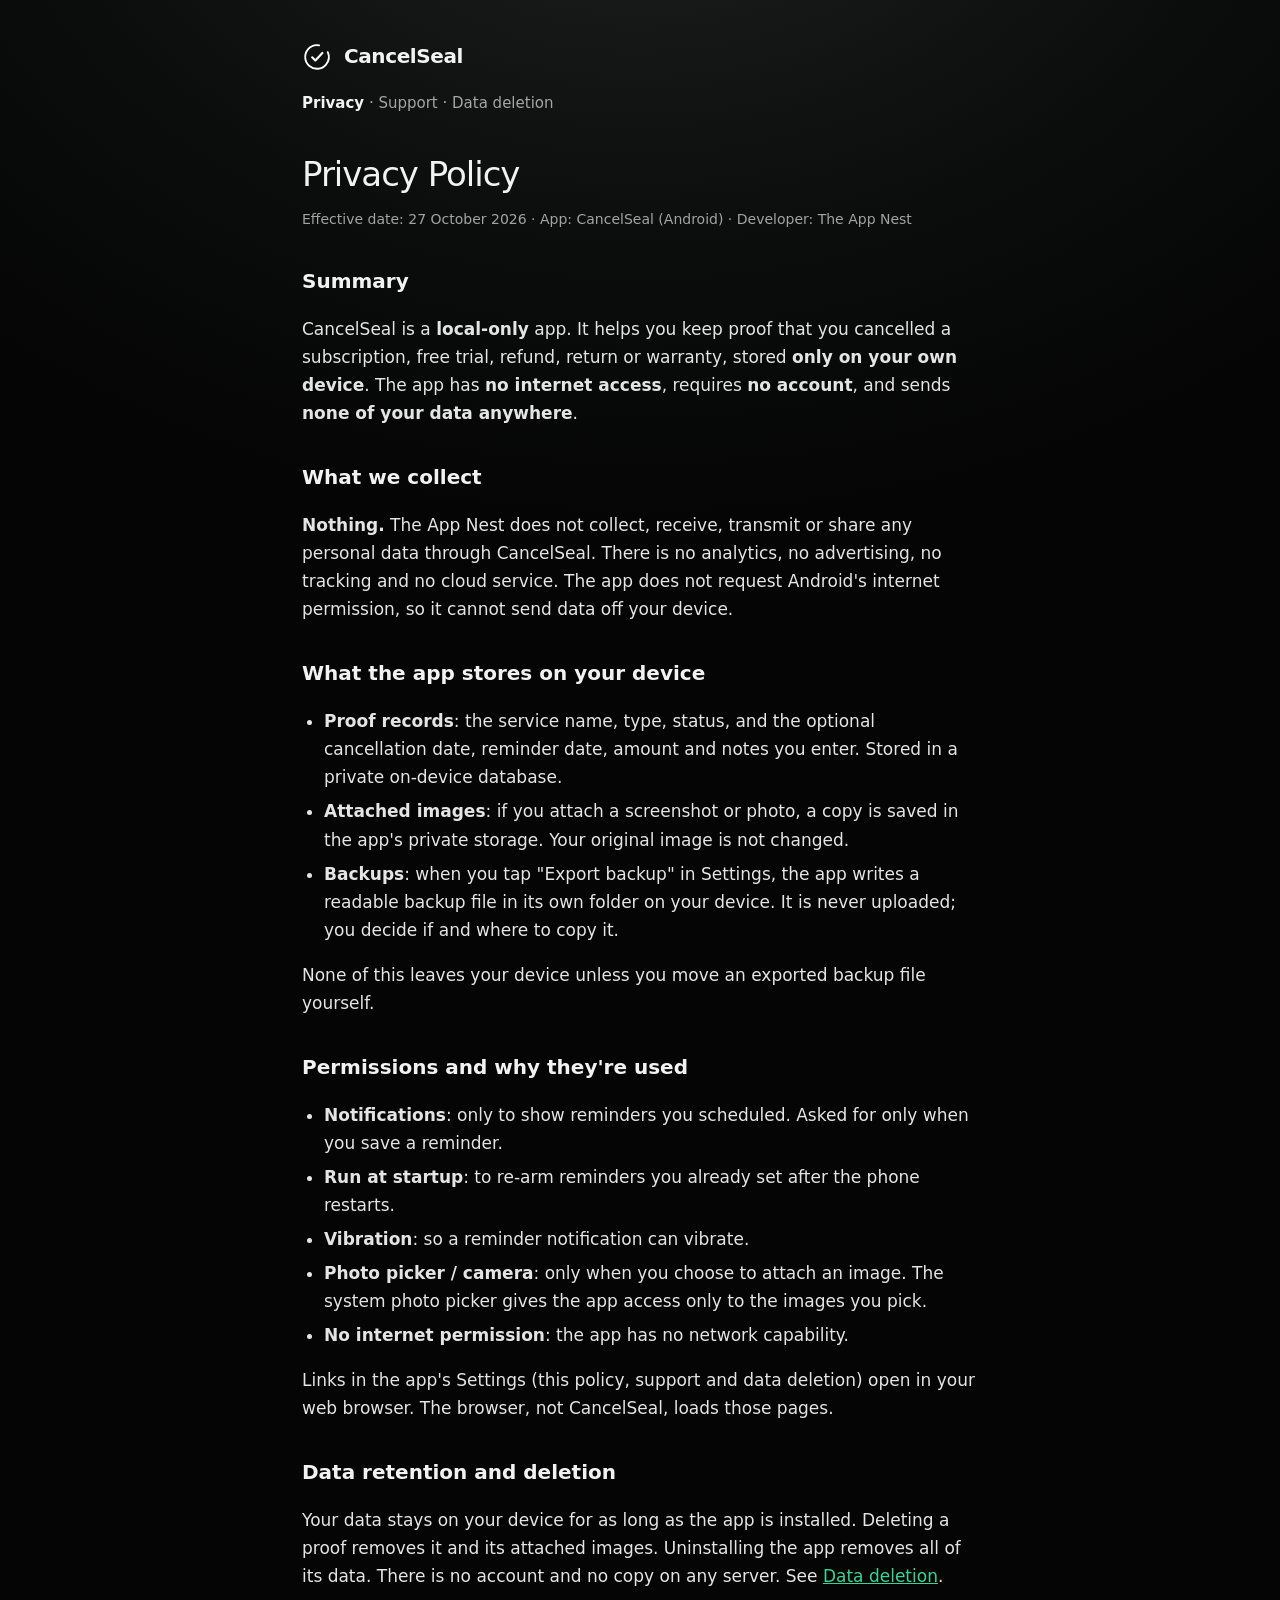
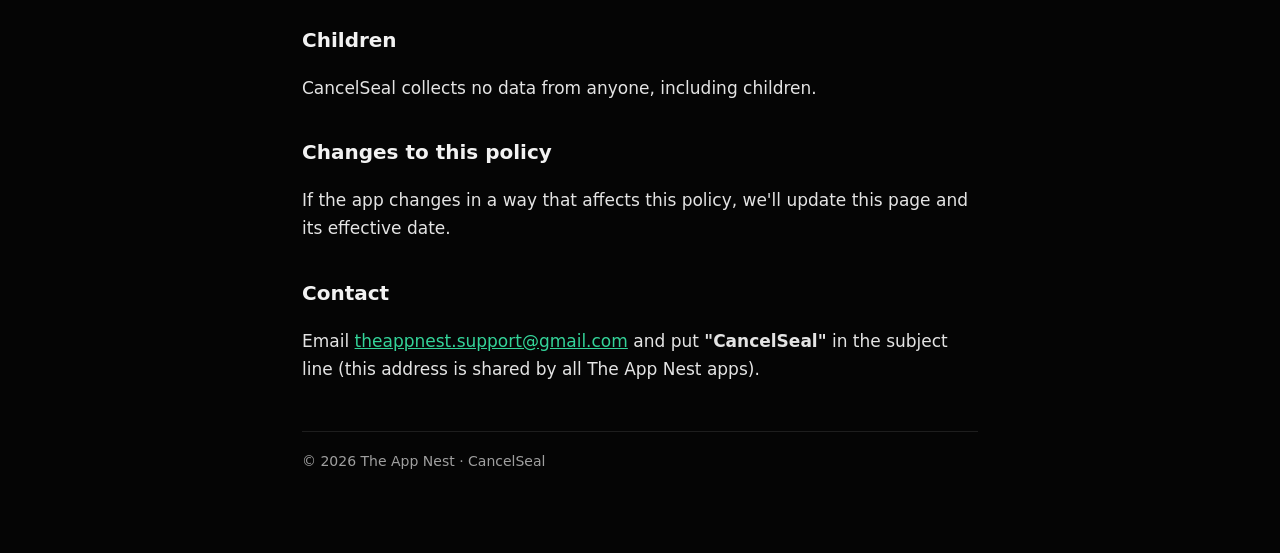
==== index.html @ c0424737 "CancelSeal legal pages: privacy policy, support, data deletion" ====
<!doctype html>
<html lang="en">
<head>
<meta charset="utf-8">
<meta name="viewport" content="width=device-width, initial-scale=1">
<title>CancelSeal — Privacy Policy</title>
<meta name="description" content="Privacy policy for CancelSeal, a private, on-device app for keeping proof that you cancelled.">
<link rel="stylesheet" href="style.css">
</head>
<body>
<div class="wrap">
  <header>
    <svg class="mark" viewBox="0 0 112 112" fill="none" aria-hidden="true">
      <circle cx="56" cy="56" r="44" stroke="#fff" stroke-width="7" stroke-dasharray="232 45" stroke-dashoffset="-20" stroke-linecap="round" transform="rotate(-50 56 56)"/>
      <path d="M38 57l12 12 26-28" stroke="#fff" stroke-width="8" stroke-linecap="round" stroke-linejoin="round"/>
    </svg>
    <span class="brand">CancelSeal</span>
  </header>
  <nav><a href="index.html" aria-current="page">Privacy</a> · <a href="support.html">Support</a> · <a href="data-deletion.html">Data deletion</a></nav>

  <h1>Privacy Policy</h1>
  <p class="meta">Effective date: 27 October 2026 · App: CancelSeal (Android) · Developer: The App Nest</p>

  <h2>Summary</h2>
  <p>CancelSeal is a <strong>local-only</strong> app. It helps you keep proof that you
  cancelled a subscription, free trial, refund, return or warranty, stored
  <strong>only on your own device</strong>. The app has <strong>no internet access</strong>,
  requires <strong>no account</strong>, and sends <strong>none of your data anywhere</strong>.</p>

  <h2>What we collect</h2>
  <p><strong>Nothing.</strong> The App Nest does not collect, receive, transmit or share any
  personal data through CancelSeal. There is no analytics, no advertising, no tracking and no
  cloud service. The app does not request Android's internet permission, so it cannot send
  data off your device.</p>

  <h2>What the app stores on your device</h2>
  <ul>
    <li><strong>Proof records</strong>: the service name, type, status, and the optional
    cancellation date, reminder date, amount and notes you enter. Stored in a private on-device
    database.</li>
    <li><strong>Attached images</strong>: if you attach a screenshot or photo, a copy is saved in
    the app's private storage. Your original image is not changed.</li>
    <li><strong>Backups</strong>: when you tap "Export backup" in Settings, the app writes a
    readable backup file in its own folder on your device. It is never uploaded; you decide if
    and where to copy it.</li>
  </ul>
  <p>None of this leaves your device unless you move an exported backup file yourself.</p>

  <h2>Permissions and why they're used</h2>
  <ul>
    <li><strong>Notifications</strong>: only to show reminders you scheduled. Asked for only
    when you save a reminder.</li>
    <li><strong>Run at startup</strong>: to re-arm reminders you already set after the phone
    restarts.</li>
    <li><strong>Vibration</strong>: so a reminder notification can vibrate.</li>
    <li><strong>Photo picker / camera</strong>: only when you choose to attach an image. The
    system photo picker gives the app access only to the images you pick.</li>
    <li><strong>No internet permission</strong>: the app has no network capability.</li>
  </ul>
  <p>Links in the app's Settings (this policy, support and data deletion) open in your web
  browser. The browser, not CancelSeal, loads those pages.</p>

  <h2>Data retention and deletion</h2>
  <p>Your data stays on your device for as long as the app is installed. Deleting a proof
  removes it and its attached images. Uninstalling the app removes all of its data. There is
  no account and no copy on any server. See <a href="data-deletion.html">Data deletion</a>.</p>

  <h2>Children</h2>
  <p>CancelSeal collects no data from anyone, including children.</p>

  <h2>Changes to this policy</h2>
  <p>If the app changes in a way that affects this policy, we'll update this page and its
  effective date.</p>

  <h2>Contact</h2>
  <p>Email <a href="mailto:theappnest.support@gmail.com?subject=CancelSeal">theappnest.support@gmail.com</a>
  and put <strong>"CancelSeal"</strong> in the subject line (this address is shared by all
  The App Nest apps).</p>

  <div class="foot">© 2026 The App Nest · CancelSeal</div>
</div>
</body>
</html>
---- style.css ----
/* CancelSeal legal pages — dark, matching the app. No external fonts or scripts. */
:root {
  --bg: #050505;
  --panel: #111213;
  --line: rgba(255, 255, 255, .10);
  --text: #f2f2f2;
  --muted: rgba(255, 255, 255, .62);
  --emerald: #34D399;
}
* { box-sizing: border-box; }
html { background: var(--bg); }
body {
  margin: 0;
  color: var(--text);
  background: radial-gradient(90% 40% at 50% -10%, #1f2421 0%, #0b0c0c 55%, var(--bg) 85%) no-repeat;
  font-family: system-ui, -apple-system, "Segoe UI", Roboto, Arial, sans-serif;
  font-size: 17px;
  line-height: 1.65;
}
.wrap { max-width: 720px; margin: 0 auto; padding: 40px 22px 80px; }
header { display: flex; align-items: center; gap: 12px; }
.mark { width: 30px; height: 30px; flex: none; }
.brand { font-size: 20px; font-weight: 600; letter-spacing: -.02em; }
nav { margin: 18px 0 30px; color: var(--muted); font-size: 15px; }
nav a { color: var(--muted); text-decoration: none; }
nav a[aria-current="page"] { color: var(--text); font-weight: 600; }
h1 { font-size: 34px; font-weight: 400; letter-spacing: -.03em; margin: 0 0 6px; }
h2 { font-size: 20px; font-weight: 600; margin: 34px 0 6px; }
h3 { font-size: 17px; font-weight: 600; margin: 22px 0 4px; }
.meta { color: var(--muted); font-size: 14px; margin: 0 0 24px; }
p, li { color: #e4e4e4; }
ul, ol { padding-left: 22px; }
li { margin: 6px 0; }
a { color: var(--emerald); }
.callout {
  background: var(--panel);
  border: 1px solid var(--line);
  border-left: 3px solid var(--emerald);
  border-radius: 12px;
  padding: 14px 16px;
}
.foot { margin-top: 48px; padding-top: 18px; border-top: 1px solid var(--line); color: var(--muted); font-size: 14px; }
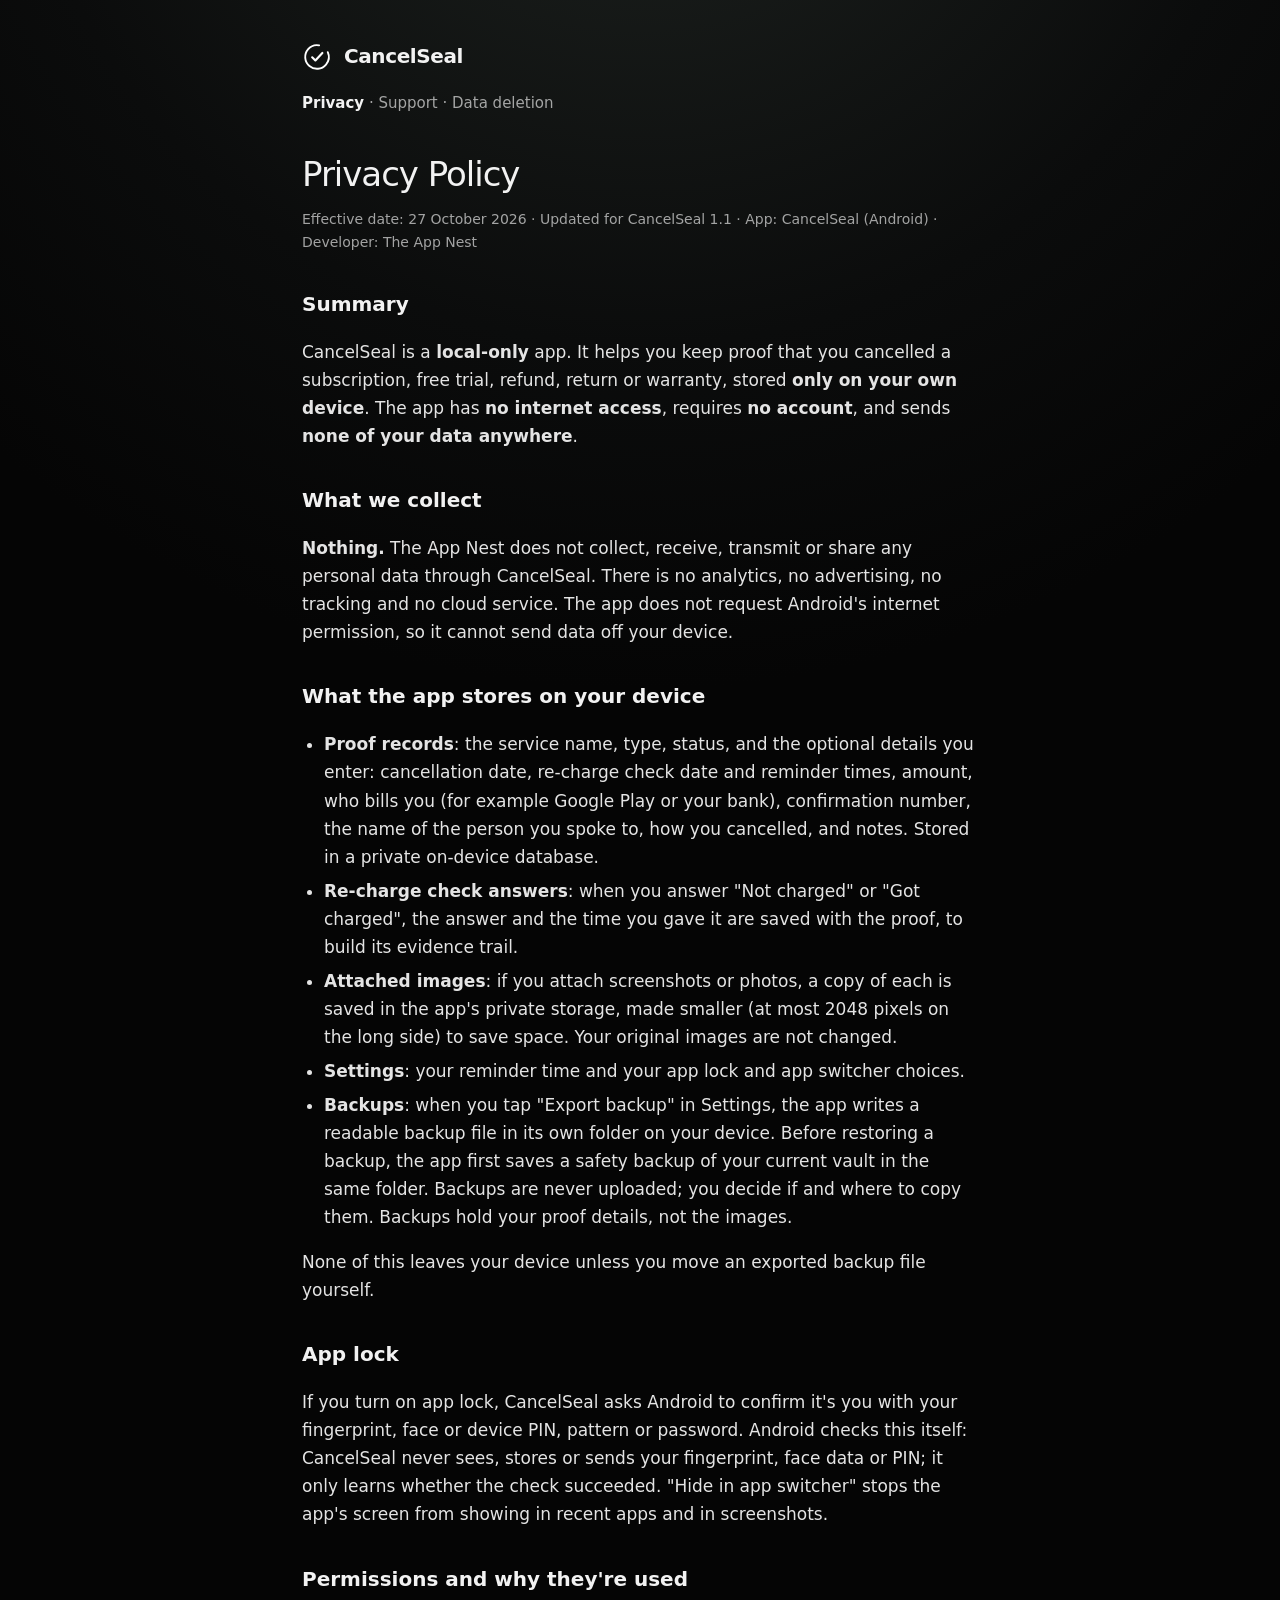
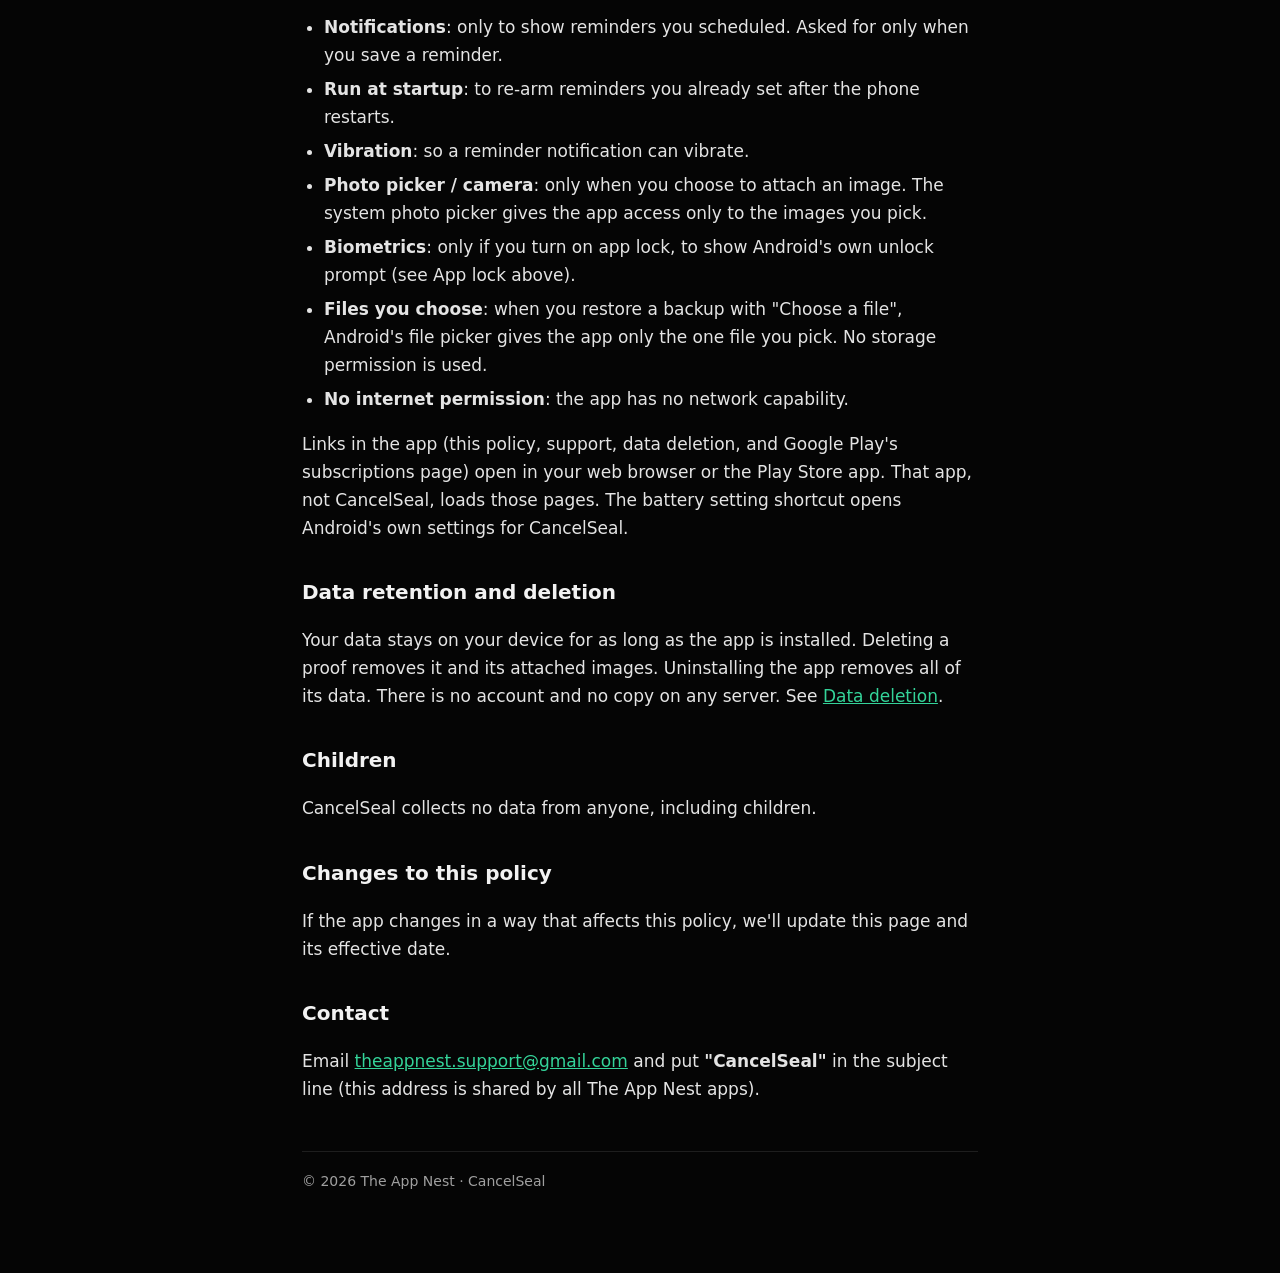
==== commit 8e322842: "Update policy and support for CancelSeal 1.1: app lock, restore, new fields Co-Authored-By: Claude O" ====
--- a/index.html
+++ b/index.html
@@ -19,7 +19,7 @@
   <nav><a href="index.html" aria-current="page">Privacy</a> · <a href="support.html">Support</a> · <a href="data-deletion.html">Data deletion</a></nav>
 
   <h1>Privacy Policy</h1>
-  <p class="meta">Effective date: 27 October 2026 · App: CancelSeal (Android) · Developer: The App Nest</p>
+  <p class="meta">Effective date: 27 October 2026 · Updated for CancelSeal 1.1 · App: CancelSeal (Android) · Developer: The App Nest</p>
 
   <h2>Summary</h2>
   <p>CancelSeal is a <strong>local-only</strong> app. It helps you keep proof that you
@@ -36,15 +36,32 @@
   <h2>What the app stores on your device</h2>
   <ul>
     <li><strong>Proof records</strong>: the service name, type, status, and the optional
-    cancellation date, reminder date, amount and notes you enter. Stored in a private on-device
+    details you enter: cancellation date, re-charge check date and reminder times, amount,
+    who bills you (for example Google Play or your bank), confirmation number, the name of
+    the person you spoke to, how you cancelled, and notes. Stored in a private on-device
     database.</li>
-    <li><strong>Attached images</strong>: if you attach a screenshot or photo, a copy is saved in
-    the app's private storage. Your original image is not changed.</li>
+    <li><strong>Re-charge check answers</strong>: when you answer "Not charged" or "Got
+    charged", the answer and the time you gave it are saved with the proof, to build its
+    evidence trail.</li>
+    <li><strong>Attached images</strong>: if you attach screenshots or photos, a copy of each
+    is saved in the app's private storage, made smaller (at most 2048 pixels on the long side)
+    to save space. Your original images are not changed.</li>
+    <li><strong>Settings</strong>: your reminder time and your app lock and app switcher
+    choices.</li>
     <li><strong>Backups</strong>: when you tap "Export backup" in Settings, the app writes a
-    readable backup file in its own folder on your device. It is never uploaded; you decide if
-    and where to copy it.</li>
+    readable backup file in its own folder on your device. Before restoring a backup, the app
+    first saves a safety backup of your current vault in the same folder. Backups are never
+    uploaded; you decide if and where to copy them. Backups hold your proof details, not the
+    images.</li>
   </ul>
   <p>None of this leaves your device unless you move an exported backup file yourself.</p>
+
+  <h2>App lock</h2>
+  <p>If you turn on app lock, CancelSeal asks Android to confirm it's you with your
+  fingerprint, face or device PIN, pattern or password. Android checks this itself:
+  CancelSeal never sees, stores or sends your fingerprint, face data or PIN; it only learns
+  whether the check succeeded. "Hide in app switcher" stops the app's screen from showing in
+  recent apps and in screenshots.</p>
 
   <h2>Permissions and why they're used</h2>
   <ul>
@@ -55,10 +72,16 @@
     <li><strong>Vibration</strong>: so a reminder notification can vibrate.</li>
     <li><strong>Photo picker / camera</strong>: only when you choose to attach an image. The
     system photo picker gives the app access only to the images you pick.</li>
+    <li><strong>Biometrics</strong>: only if you turn on app lock, to show Android's own
+    unlock prompt (see App lock above).</li>
+    <li><strong>Files you choose</strong>: when you restore a backup with "Choose a file",
+    Android's file picker gives the app only the one file you pick. No storage permission is
+    used.</li>
     <li><strong>No internet permission</strong>: the app has no network capability.</li>
   </ul>
-  <p>Links in the app's Settings (this policy, support and data deletion) open in your web
-  browser. The browser, not CancelSeal, loads those pages.</p>
+  <p>Links in the app (this policy, support, data deletion, and Google Play's subscriptions
+  page) open in your web browser or the Play Store app. That app, not CancelSeal, loads those
+  pages. The battery setting shortcut opens Android's own settings for CancelSeal.</p>
 
   <h2>Data retention and deletion</h2>
   <p>Your data stays on your device for as long as the app is installed. Deleting a proof
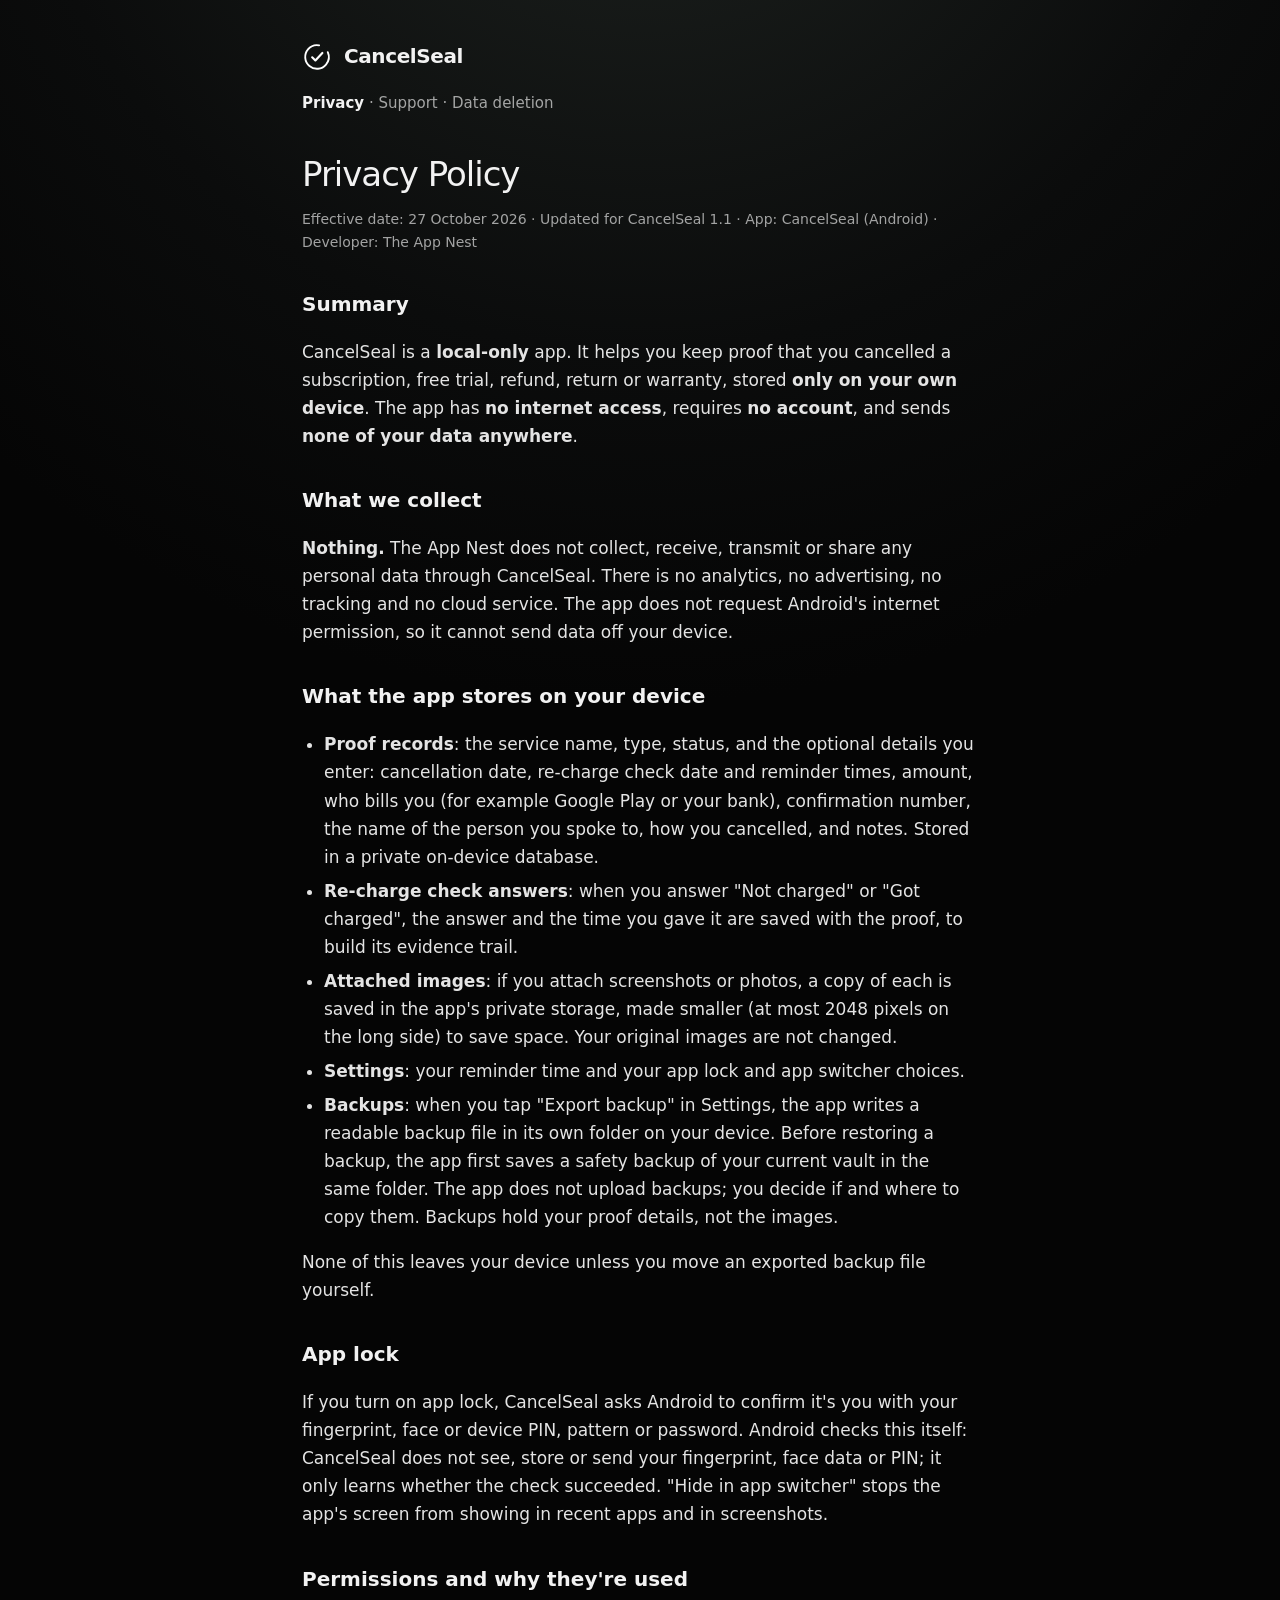
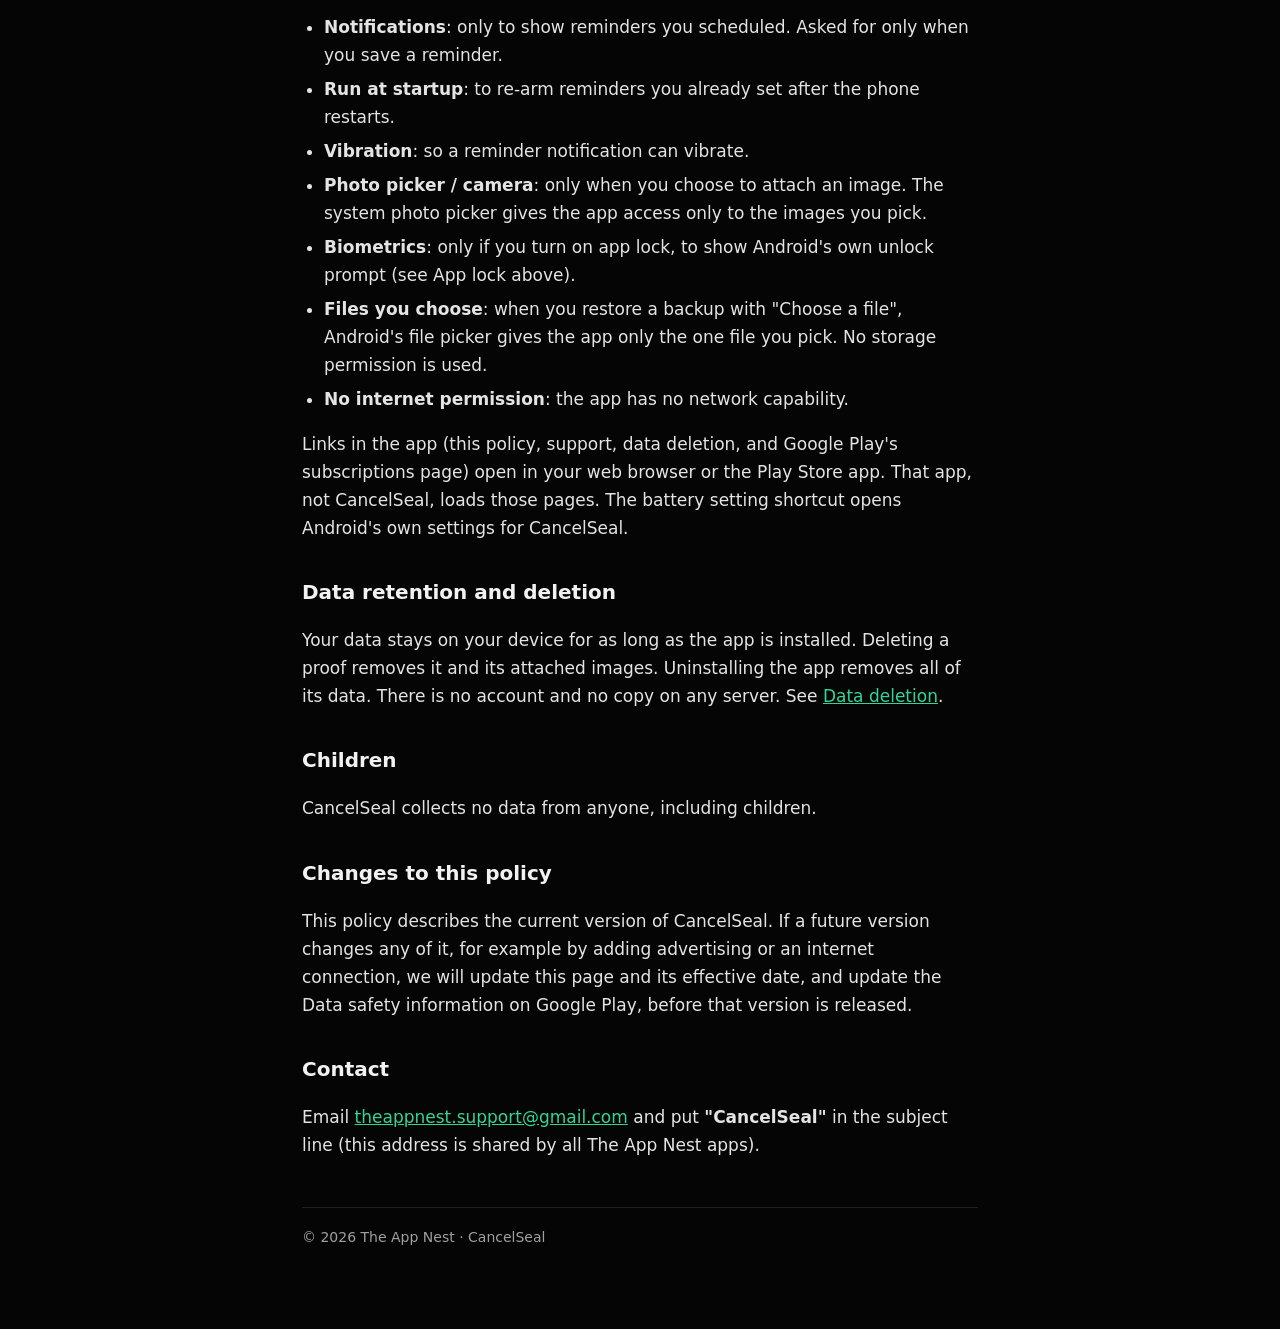
==== commit 7e5cd545: "Privacy policy: present-tense wording, clearer 'if this changes' commitment Replaces 'never'/'always" ====
--- a/index.html
+++ b/index.html
@@ -50,16 +50,16 @@
     choices.</li>
     <li><strong>Backups</strong>: when you tap "Export backup" in Settings, the app writes a
     readable backup file in its own folder on your device. Before restoring a backup, the app
-    first saves a safety backup of your current vault in the same folder. Backups are never
-    uploaded; you decide if and where to copy them. Backups hold your proof details, not the
-    images.</li>
+    first saves a safety backup of your current vault in the same folder. The app does not
+    upload backups; you decide if and where to copy them. Backups hold your proof details,
+    not the images.</li>
   </ul>
   <p>None of this leaves your device unless you move an exported backup file yourself.</p>
 
   <h2>App lock</h2>
   <p>If you turn on app lock, CancelSeal asks Android to confirm it's you with your
   fingerprint, face or device PIN, pattern or password. Android checks this itself:
-  CancelSeal never sees, stores or sends your fingerprint, face data or PIN; it only learns
+  CancelSeal does not see, store or send your fingerprint, face data or PIN; it only learns
   whether the check succeeded. "Hide in app switcher" stops the app's screen from showing in
   recent apps and in screenshots.</p>
 
@@ -92,8 +92,10 @@
   <p>CancelSeal collects no data from anyone, including children.</p>
 
   <h2>Changes to this policy</h2>
-  <p>If the app changes in a way that affects this policy, we'll update this page and its
-  effective date.</p>
+  <p>This policy describes the current version of CancelSeal. If a future version changes
+  any of it, for example by adding advertising or an internet connection, we will update
+  this page and its effective date, and update the Data safety information on Google Play,
+  before that version is released.</p>
 
   <h2>Contact</h2>
   <p>Email <a href="mailto:theappnest.support@gmail.com?subject=CancelSeal">theappnest.support@gmail.com</a>
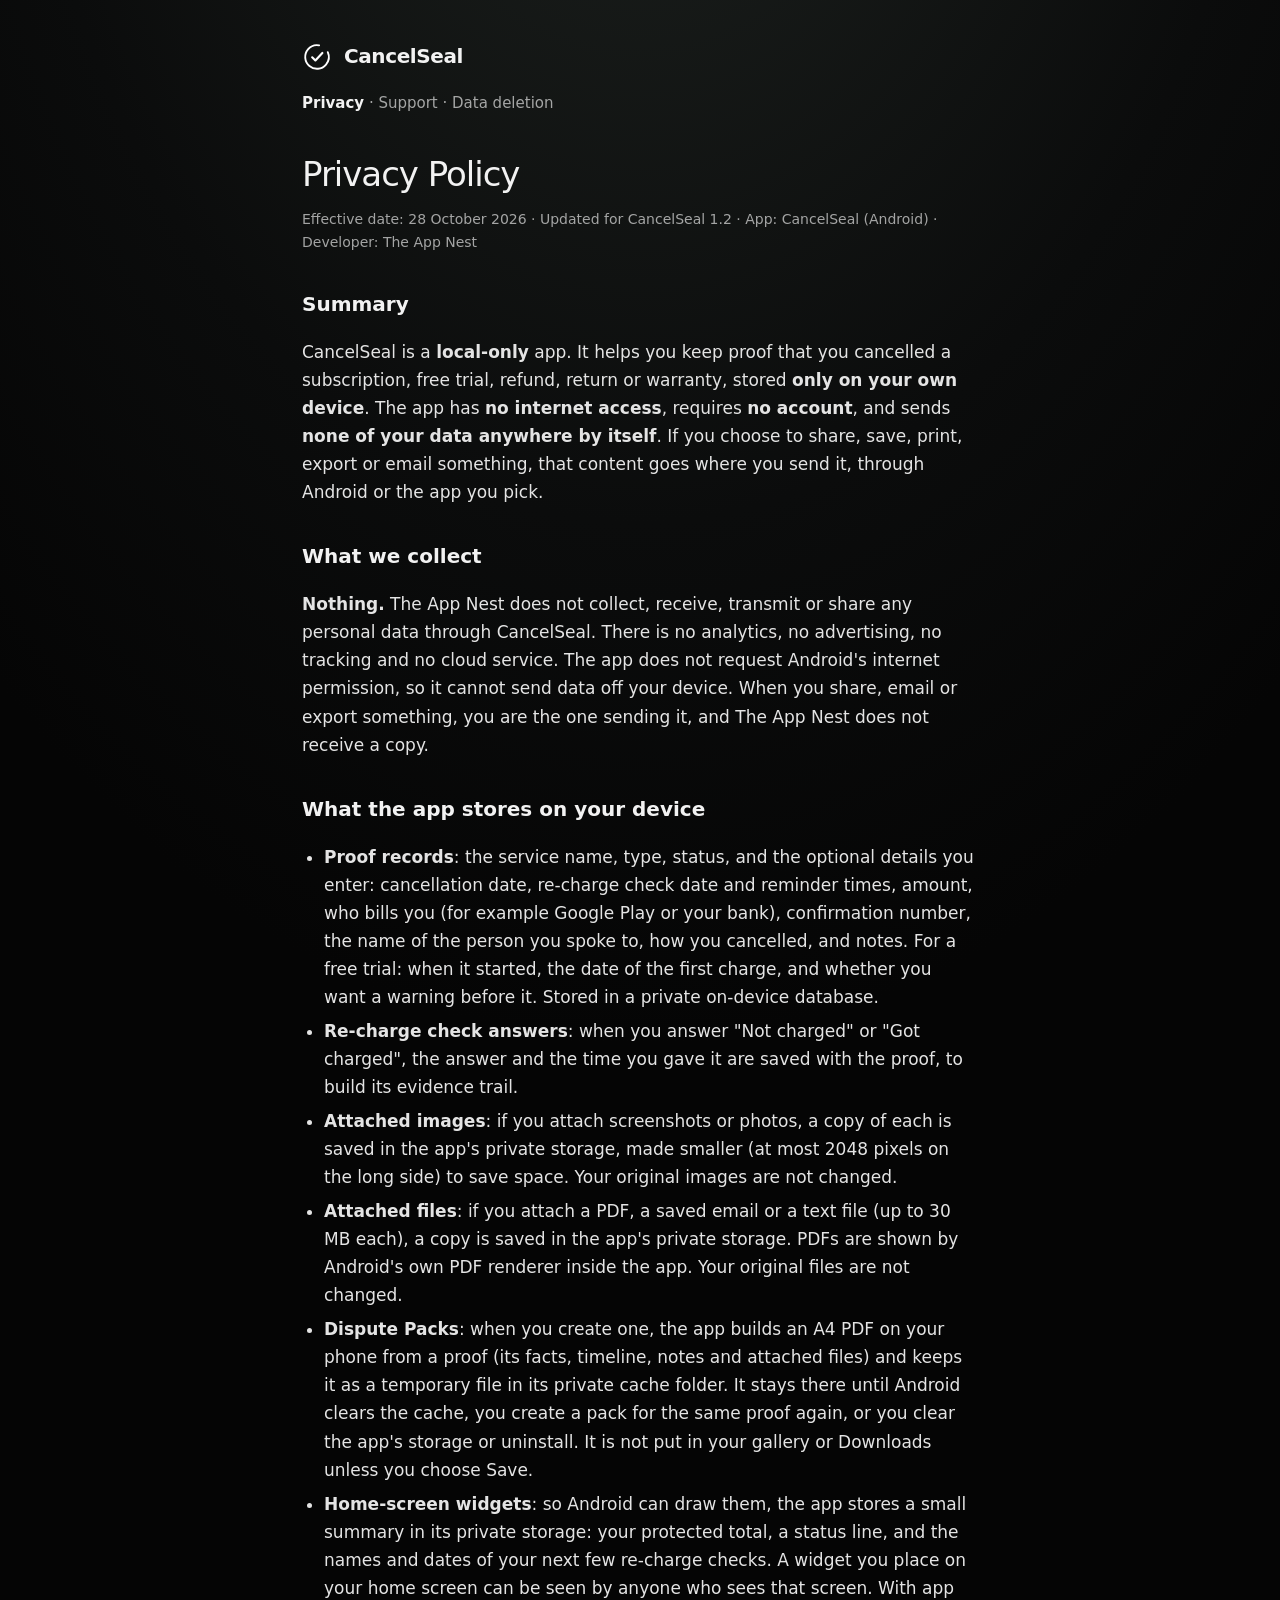
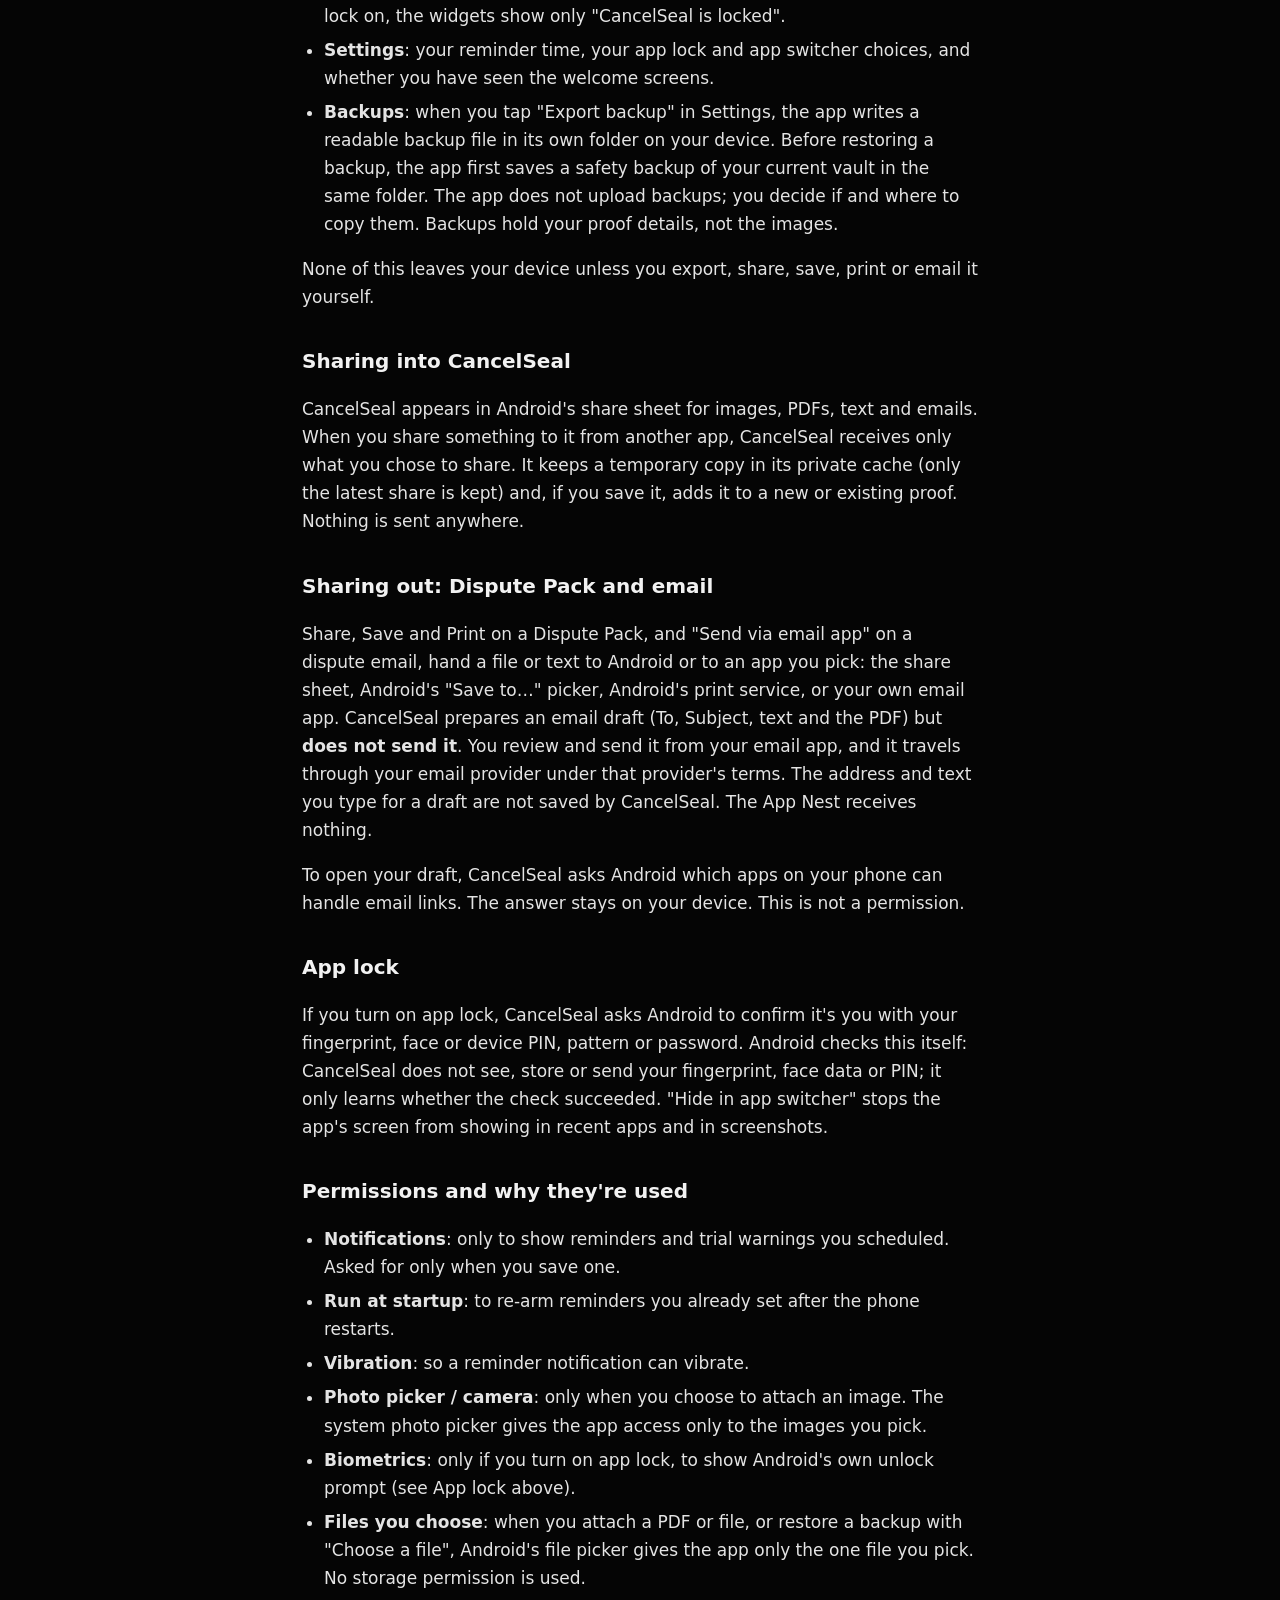
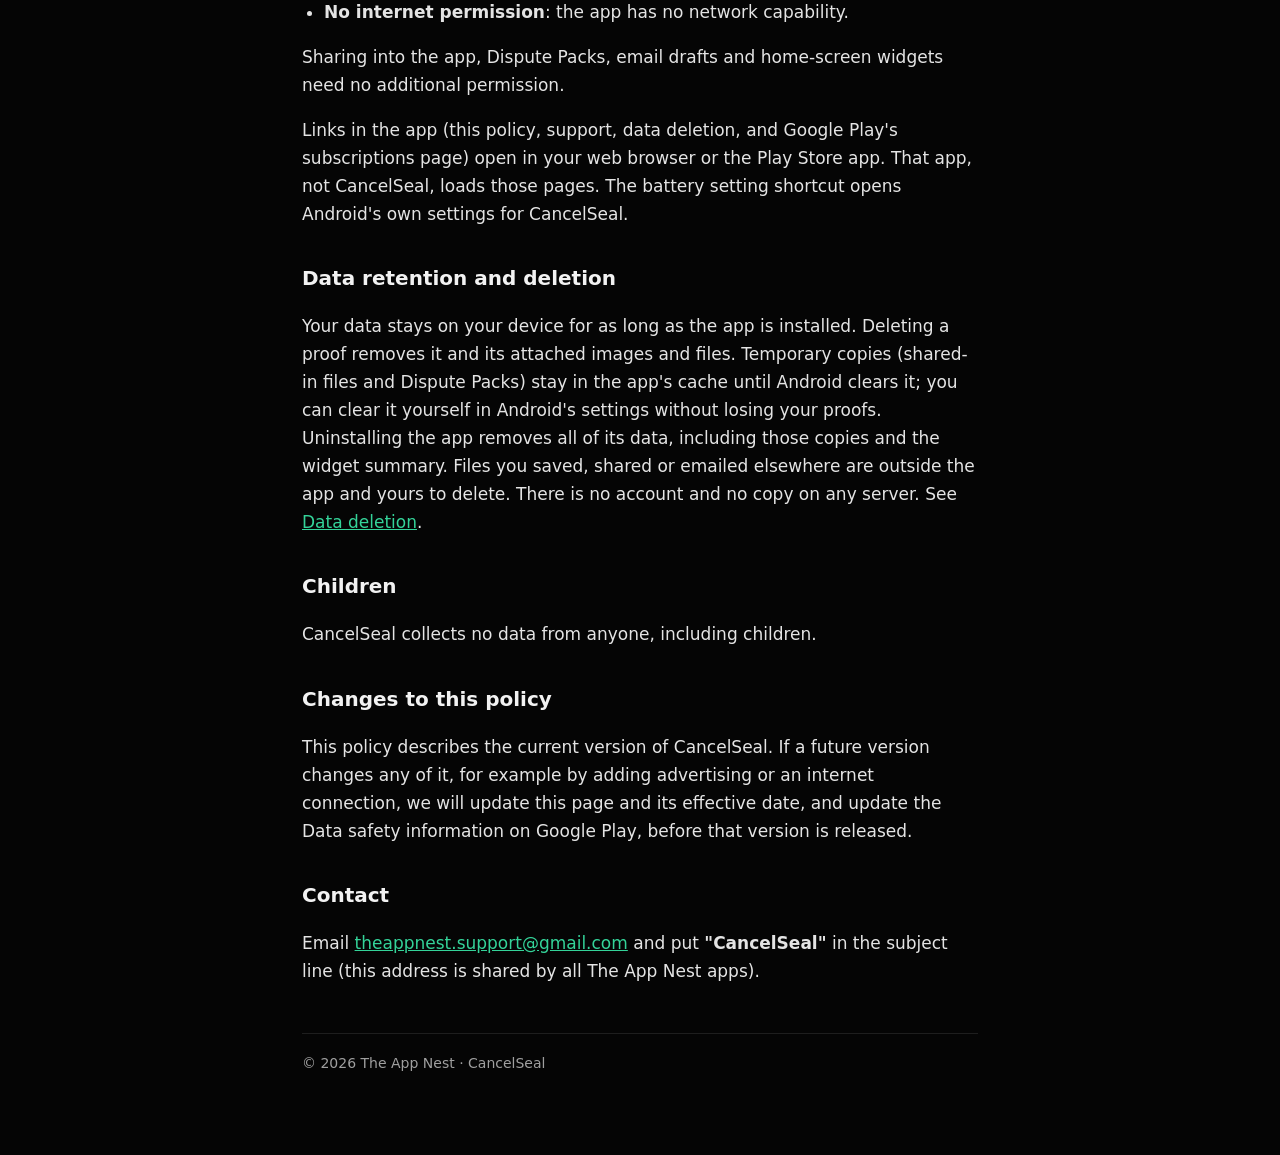
==== commit 8ce69776: "Legal pages for CancelSeal 1.2: files, Dispute Pack, widgets, sharing, email drafts Privacy policy d" ====
--- a/index.html
+++ b/index.html
@@ -19,42 +19,77 @@
   <nav><a href="index.html" aria-current="page">Privacy</a> · <a href="support.html">Support</a> · <a href="data-deletion.html">Data deletion</a></nav>
 
   <h1>Privacy Policy</h1>
-  <p class="meta">Effective date: 27 October 2026 · Updated for CancelSeal 1.1 · App: CancelSeal (Android) · Developer: The App Nest</p>
+  <p class="meta">Effective date: 28 October 2026 · Updated for CancelSeal 1.2 · App: CancelSeal (Android) · Developer: The App Nest</p>
 
   <h2>Summary</h2>
   <p>CancelSeal is a <strong>local-only</strong> app. It helps you keep proof that you
   cancelled a subscription, free trial, refund, return or warranty, stored
   <strong>only on your own device</strong>. The app has <strong>no internet access</strong>,
-  requires <strong>no account</strong>, and sends <strong>none of your data anywhere</strong>.</p>
+  requires <strong>no account</strong>, and sends <strong>none of your data anywhere by
+  itself</strong>. If you choose to share, save, print, export or email something, that
+  content goes where you send it, through Android or the app you pick.</p>
 
   <h2>What we collect</h2>
   <p><strong>Nothing.</strong> The App Nest does not collect, receive, transmit or share any
   personal data through CancelSeal. There is no analytics, no advertising, no tracking and no
   cloud service. The app does not request Android's internet permission, so it cannot send
-  data off your device.</p>
+  data off your device. When you share, email or export something, you are the one sending
+  it, and The App Nest does not receive a copy.</p>
 
   <h2>What the app stores on your device</h2>
   <ul>
     <li><strong>Proof records</strong>: the service name, type, status, and the optional
     details you enter: cancellation date, re-charge check date and reminder times, amount,
     who bills you (for example Google Play or your bank), confirmation number, the name of
-    the person you spoke to, how you cancelled, and notes. Stored in a private on-device
-    database.</li>
+    the person you spoke to, how you cancelled, and notes. For a free trial: when it
+    started, the date of the first charge, and whether you want a warning before it. Stored
+    in a private on-device database.</li>
     <li><strong>Re-charge check answers</strong>: when you answer "Not charged" or "Got
     charged", the answer and the time you gave it are saved with the proof, to build its
     evidence trail.</li>
     <li><strong>Attached images</strong>: if you attach screenshots or photos, a copy of each
     is saved in the app's private storage, made smaller (at most 2048 pixels on the long side)
     to save space. Your original images are not changed.</li>
-    <li><strong>Settings</strong>: your reminder time and your app lock and app switcher
-    choices.</li>
+    <li><strong>Attached files</strong>: if you attach a PDF, a saved email or a text file
+    (up to 30 MB each), a copy is saved in the app's private storage. PDFs are shown by
+    Android's own PDF renderer inside the app. Your original files are not changed.</li>
+    <li><strong>Dispute Packs</strong>: when you create one, the app builds an A4 PDF on your
+    phone from a proof (its facts, timeline, notes and attached files) and keeps it as a
+    temporary file in its private cache folder. It stays there until Android clears the
+    cache, you create a pack for the same proof again, or you clear the app's storage or
+    uninstall. It is not put in your gallery or Downloads unless you choose Save.</li>
+    <li><strong>Home-screen widgets</strong>: so Android can draw them, the app stores a
+    small summary in its private storage: your protected total, a status line, and the names
+    and dates of your next few re-charge checks. A widget you place on your home screen can
+    be seen by anyone who sees that screen. With app lock on, the widgets show only
+    "CancelSeal is locked".</li>
+    <li><strong>Settings</strong>: your reminder time, your app lock and app switcher
+    choices, and whether you have seen the welcome screens.</li>
     <li><strong>Backups</strong>: when you tap "Export backup" in Settings, the app writes a
     readable backup file in its own folder on your device. Before restoring a backup, the app
     first saves a safety backup of your current vault in the same folder. The app does not
     upload backups; you decide if and where to copy them. Backups hold your proof details,
     not the images.</li>
   </ul>
-  <p>None of this leaves your device unless you move an exported backup file yourself.</p>
+  <p>None of this leaves your device unless you export, share, save, print or email it
+  yourself.</p>
+
+  <h2>Sharing into CancelSeal</h2>
+  <p>CancelSeal appears in Android's share sheet for images, PDFs, text and emails. When you
+  share something to it from another app, CancelSeal receives only what you chose to share.
+  It keeps a temporary copy in its private cache (only the latest share is kept) and, if you
+  save it, adds it to a new or existing proof. Nothing is sent anywhere.</p>
+
+  <h2>Sharing out: Dispute Pack and email</h2>
+  <p>Share, Save and Print on a Dispute Pack, and "Send via email app" on a dispute email,
+  hand a file or text to Android or to an app you pick: the share sheet, Android's "Save
+  to&hellip;" picker, Android's print service, or your own email app. CancelSeal prepares
+  an email draft (To, Subject, text and the PDF) but <strong>does not send it</strong>. You
+  review and send it from your email app, and it travels through your email provider under
+  that provider's terms. The address and text you type for a draft are not saved by
+  CancelSeal. The App Nest receives nothing.</p>
+  <p>To open your draft, CancelSeal asks Android which apps on your phone can handle email
+  links. The answer stays on your device. This is not a permission.</p>
 
   <h2>App lock</h2>
   <p>If you turn on app lock, CancelSeal asks Android to confirm it's you with your
@@ -65,8 +100,8 @@
 
   <h2>Permissions and why they're used</h2>
   <ul>
-    <li><strong>Notifications</strong>: only to show reminders you scheduled. Asked for only
-    when you save a reminder.</li>
+    <li><strong>Notifications</strong>: only to show reminders and trial warnings you
+    scheduled. Asked for only when you save one.</li>
     <li><strong>Run at startup</strong>: to re-arm reminders you already set after the phone
     restarts.</li>
     <li><strong>Vibration</strong>: so a reminder notification can vibrate.</li>
@@ -74,19 +109,25 @@
     system photo picker gives the app access only to the images you pick.</li>
     <li><strong>Biometrics</strong>: only if you turn on app lock, to show Android's own
     unlock prompt (see App lock above).</li>
-    <li><strong>Files you choose</strong>: when you restore a backup with "Choose a file",
-    Android's file picker gives the app only the one file you pick. No storage permission is
-    used.</li>
+    <li><strong>Files you choose</strong>: when you attach a PDF or file, or restore a backup
+    with "Choose a file", Android's file picker gives the app only the one file you pick.
+    No storage permission is used.</li>
     <li><strong>No internet permission</strong>: the app has no network capability.</li>
   </ul>
+  <p>Sharing into the app, Dispute Packs, email drafts and home-screen widgets need no
+  additional permission.</p>
   <p>Links in the app (this policy, support, data deletion, and Google Play's subscriptions
   page) open in your web browser or the Play Store app. That app, not CancelSeal, loads those
   pages. The battery setting shortcut opens Android's own settings for CancelSeal.</p>
 
   <h2>Data retention and deletion</h2>
   <p>Your data stays on your device for as long as the app is installed. Deleting a proof
-  removes it and its attached images. Uninstalling the app removes all of its data. There is
-  no account and no copy on any server. See <a href="data-deletion.html">Data deletion</a>.</p>
+  removes it and its attached images and files. Temporary copies (shared-in files and
+  Dispute Packs) stay in the app's cache until Android clears it; you can clear it yourself
+  in Android's settings without losing your proofs. Uninstalling the app removes all of its
+  data, including those copies and the widget summary. Files you saved, shared or emailed
+  elsewhere are outside the app and yours to delete. There is no account and no copy on any
+  server. See <a href="data-deletion.html">Data deletion</a>.</p>
 
   <h2>Children</h2>
   <p>CancelSeal collects no data from anyone, including children.</p>
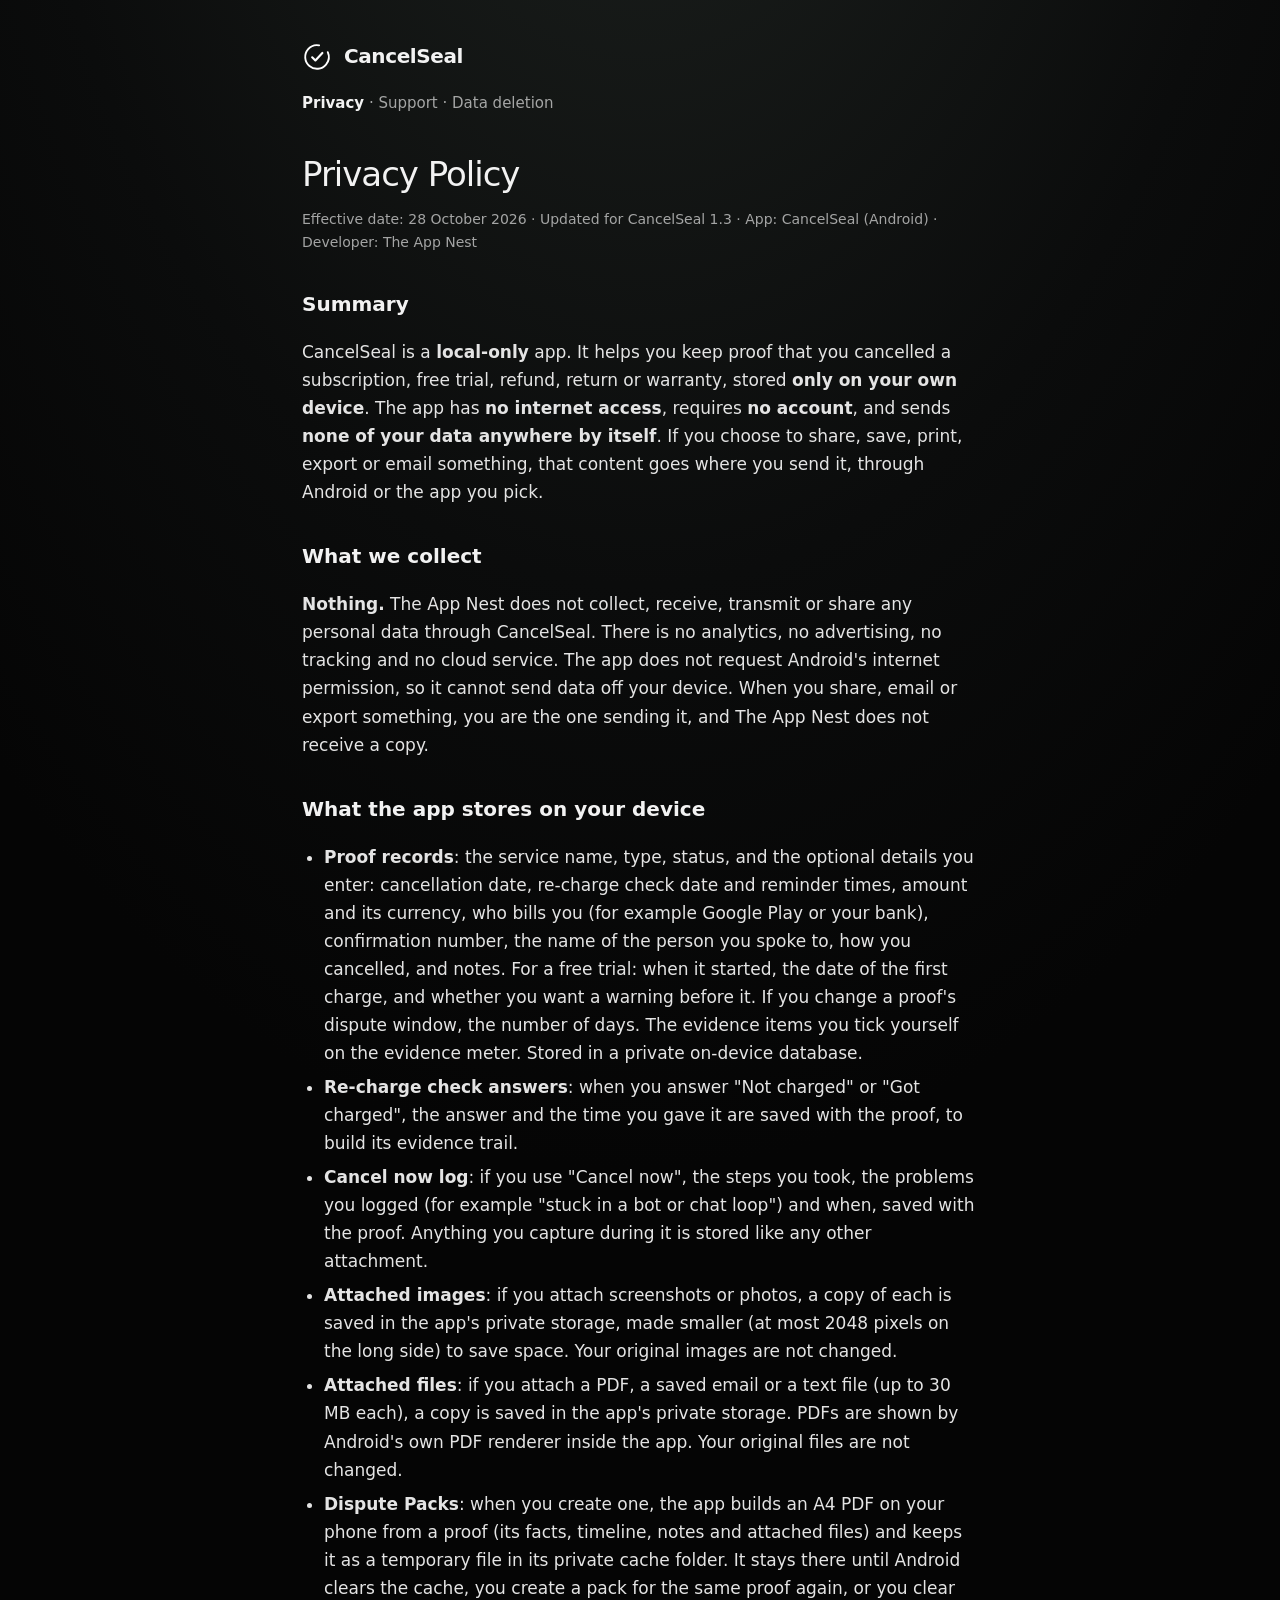
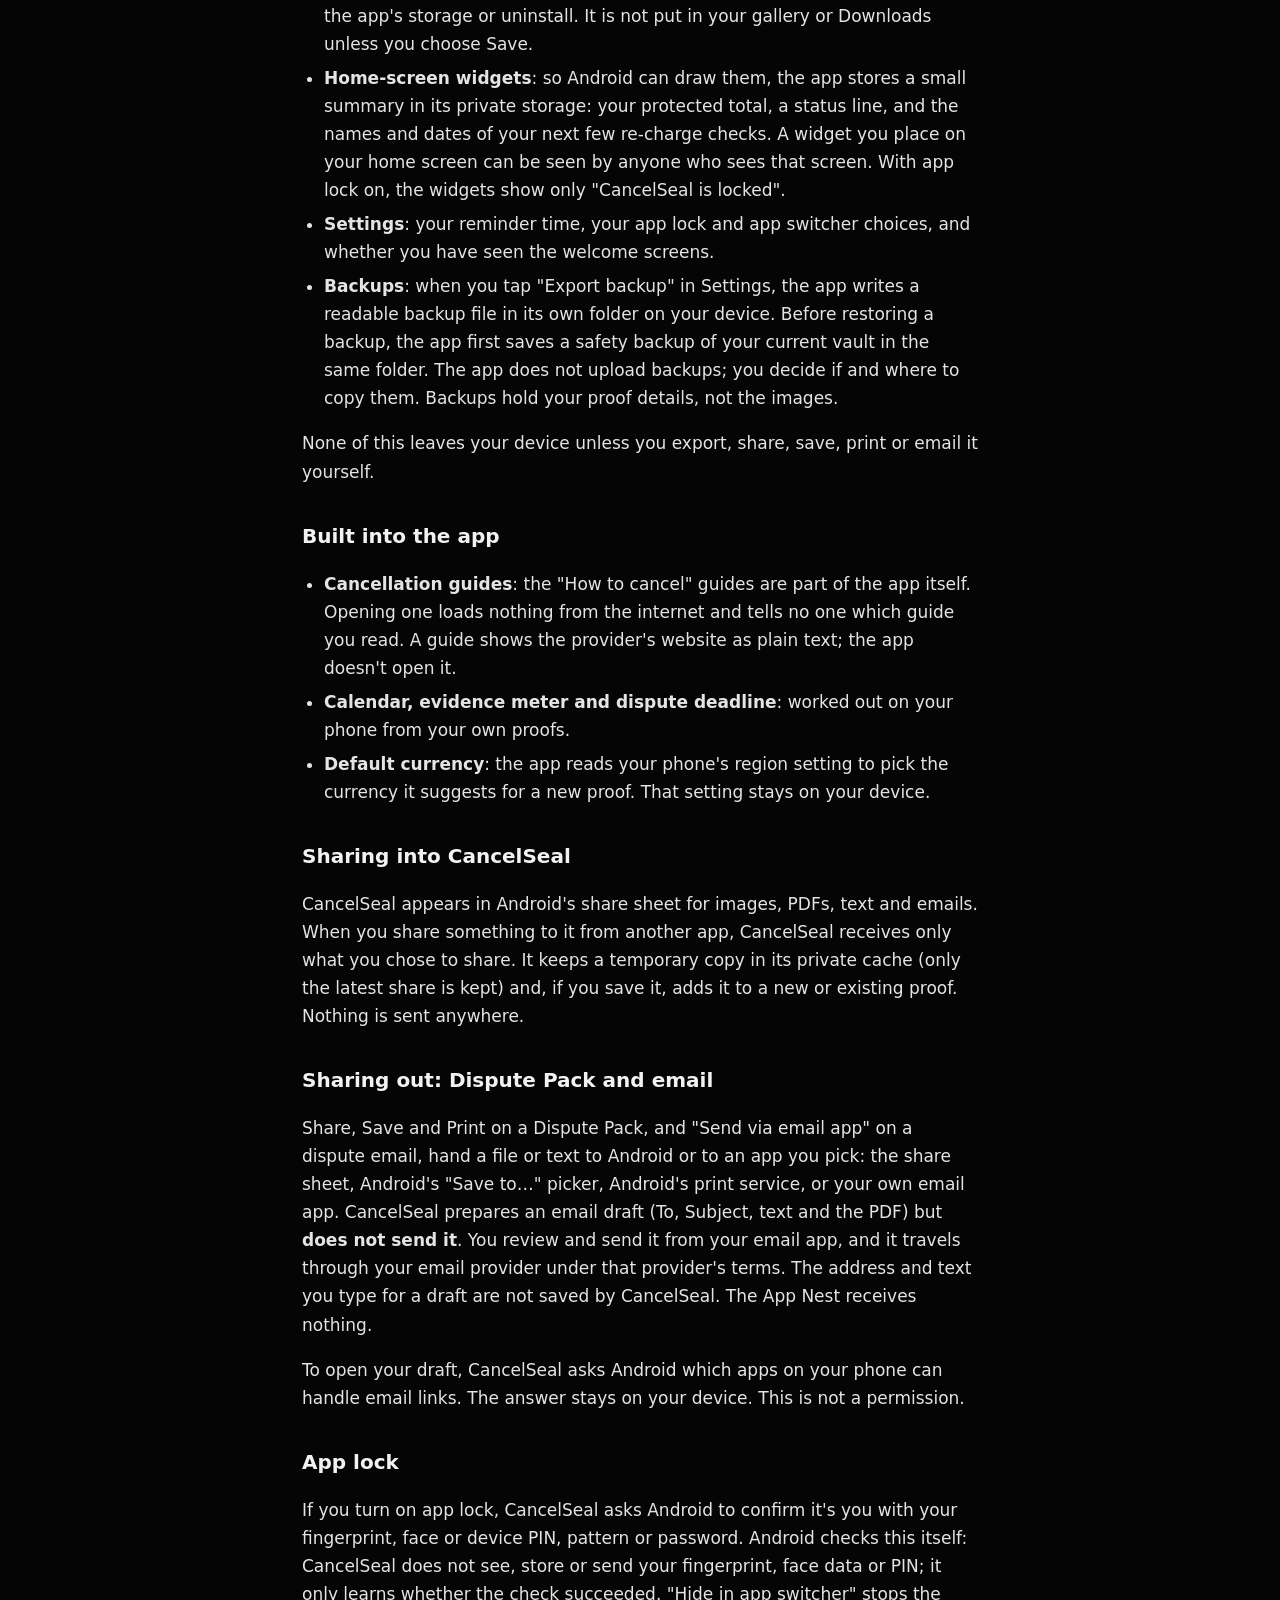
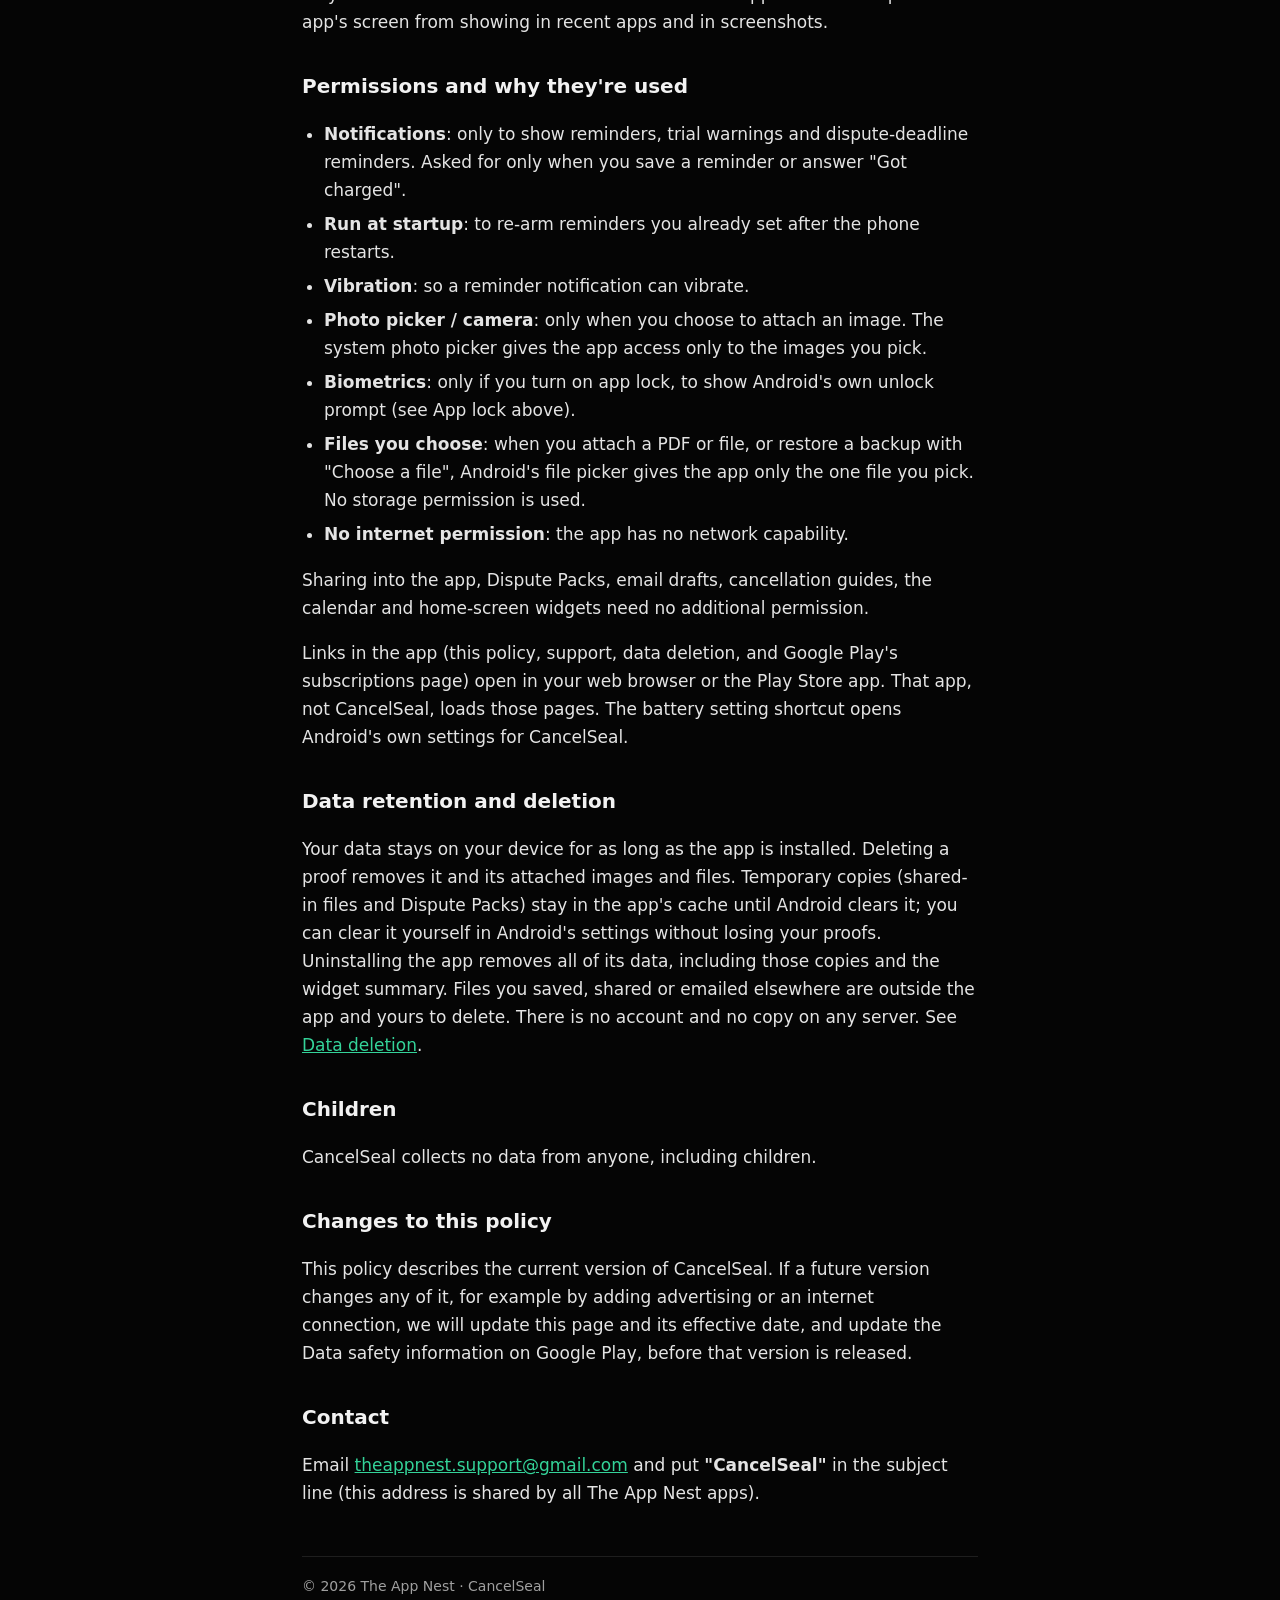
==== commit 575c7db1: "Legal pages for CancelSeal 1.3: Cancel now log, guides, dispute deadline, currency Co-Authored-By: C" ====
--- a/index.html
+++ b/index.html
@@ -19,7 +19,7 @@
   <nav><a href="index.html" aria-current="page">Privacy</a> · <a href="support.html">Support</a> · <a href="data-deletion.html">Data deletion</a></nav>
 
   <h1>Privacy Policy</h1>
-  <p class="meta">Effective date: 28 October 2026 · Updated for CancelSeal 1.2 · App: CancelSeal (Android) · Developer: The App Nest</p>
+  <p class="meta">Effective date: 28 October 2026 · Updated for CancelSeal 1.3 · App: CancelSeal (Android) · Developer: The App Nest</p>
 
   <h2>Summary</h2>
   <p>CancelSeal is a <strong>local-only</strong> app. It helps you keep proof that you
@@ -39,14 +39,19 @@
   <h2>What the app stores on your device</h2>
   <ul>
     <li><strong>Proof records</strong>: the service name, type, status, and the optional
-    details you enter: cancellation date, re-charge check date and reminder times, amount,
-    who bills you (for example Google Play or your bank), confirmation number, the name of
-    the person you spoke to, how you cancelled, and notes. For a free trial: when it
-    started, the date of the first charge, and whether you want a warning before it. Stored
-    in a private on-device database.</li>
+    details you enter: cancellation date, re-charge check date and reminder times, amount
+    and its currency, who bills you (for example Google Play or your bank), confirmation
+    number, the name of the person you spoke to, how you cancelled, and notes. For a free
+    trial: when it started, the date of the first charge, and whether you want a warning
+    before it. If you change a proof's dispute window, the number of days. The evidence
+    items you tick yourself on the evidence meter. Stored in a private on-device
+    database.</li>
     <li><strong>Re-charge check answers</strong>: when you answer "Not charged" or "Got
     charged", the answer and the time you gave it are saved with the proof, to build its
     evidence trail.</li>
+    <li><strong>Cancel now log</strong>: if you use "Cancel now", the steps you took, the
+    problems you logged (for example "stuck in a bot or chat loop") and when, saved with the
+    proof. Anything you capture during it is stored like any other attachment.</li>
     <li><strong>Attached images</strong>: if you attach screenshots or photos, a copy of each
     is saved in the app's private storage, made smaller (at most 2048 pixels on the long side)
     to save space. Your original images are not changed.</li>
@@ -74,6 +79,17 @@
   <p>None of this leaves your device unless you export, share, save, print or email it
   yourself.</p>
 
+  <h2>Built into the app</h2>
+  <ul>
+    <li><strong>Cancellation guides</strong>: the "How to cancel" guides are part of the app
+    itself. Opening one loads nothing from the internet and tells no one which guide you
+    read. A guide shows the provider's website as plain text; the app doesn't open it.</li>
+    <li><strong>Calendar, evidence meter and dispute deadline</strong>: worked out on your
+    phone from your own proofs.</li>
+    <li><strong>Default currency</strong>: the app reads your phone's region setting to pick
+    the currency it suggests for a new proof. That setting stays on your device.</li>
+  </ul>
+
   <h2>Sharing into CancelSeal</h2>
   <p>CancelSeal appears in Android's share sheet for images, PDFs, text and emails. When you
   share something to it from another app, CancelSeal receives only what you chose to share.
@@ -100,8 +116,9 @@
 
   <h2>Permissions and why they're used</h2>
   <ul>
-    <li><strong>Notifications</strong>: only to show reminders and trial warnings you
-    scheduled. Asked for only when you save one.</li>
+    <li><strong>Notifications</strong>: only to show reminders, trial warnings and
+    dispute-deadline reminders. Asked for only when you save a reminder or answer "Got
+    charged".</li>
     <li><strong>Run at startup</strong>: to re-arm reminders you already set after the phone
     restarts.</li>
     <li><strong>Vibration</strong>: so a reminder notification can vibrate.</li>
@@ -114,8 +131,8 @@
     No storage permission is used.</li>
     <li><strong>No internet permission</strong>: the app has no network capability.</li>
   </ul>
-  <p>Sharing into the app, Dispute Packs, email drafts and home-screen widgets need no
-  additional permission.</p>
+  <p>Sharing into the app, Dispute Packs, email drafts, cancellation guides, the calendar
+  and home-screen widgets need no additional permission.</p>
   <p>Links in the app (this policy, support, data deletion, and Google Play's subscriptions
   page) open in your web browser or the Play Store app. That app, not CancelSeal, loads those
   pages. The battery setting shortcut opens Android's own settings for CancelSeal.</p>
